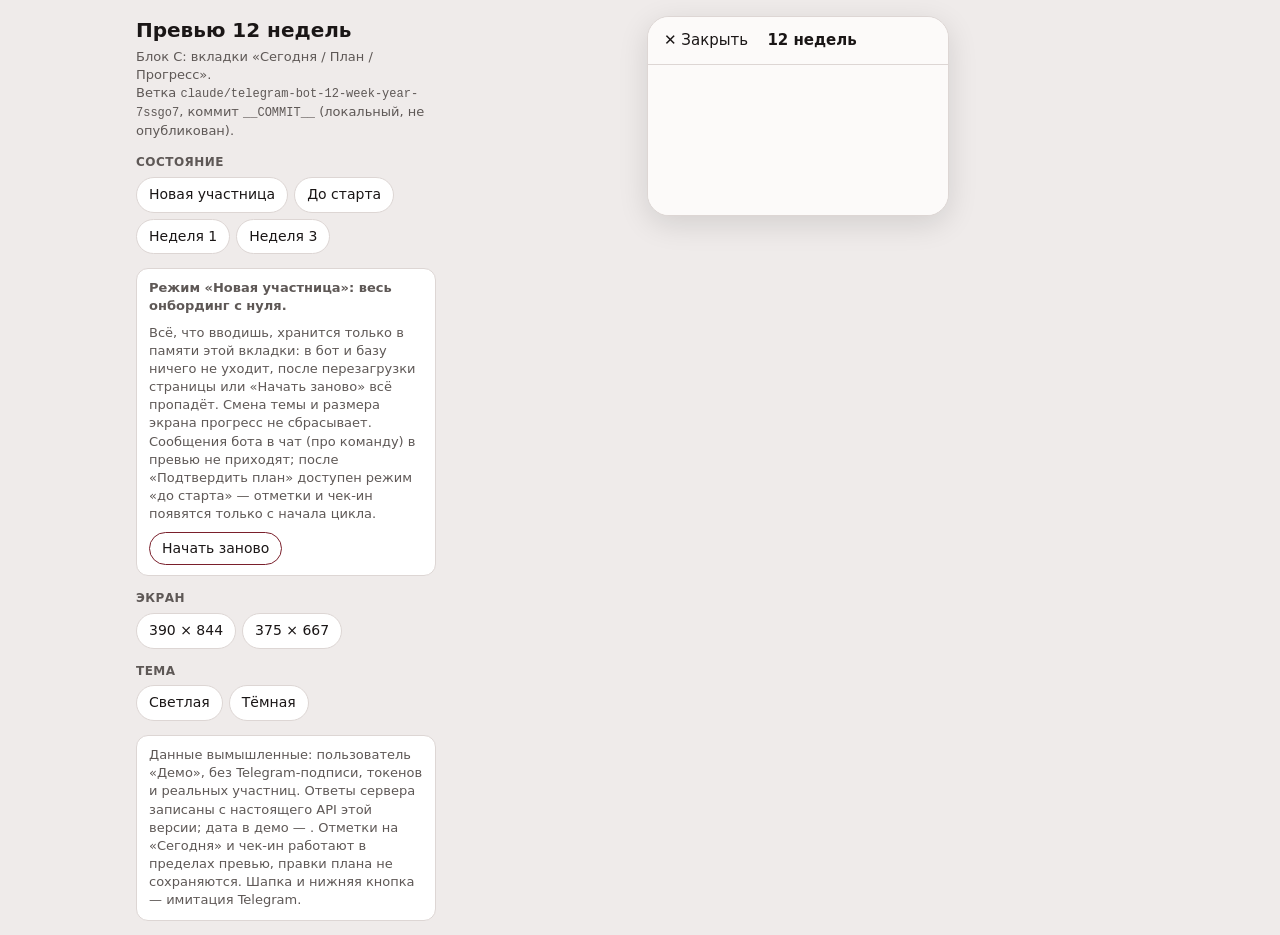
==== tools/preview/host.html @ 955e17b2 "Preview tooling (demo backend + recorder + API diff) and a short UX brief summary tools/preview buil" ====
<!doctype html>
<html lang="ru">
<head>
<meta charset="utf-8">
<meta name="viewport" content="width=device-width, initial-scale=1">
<title>Превью 12 недель</title>
<style>
:root {
  --bg: #EFEBEA; --panel: #FFFFFF; --text: #1A1616; --hint: #5E5856; --line: #DDD6D4;
  --accent: #7A1F2B; --on-accent: #FFFFFF; --tg-head: #FCFAF9; --tg-bar: #FCFAF9; --scrim: rgba(20,14,15,.45);
  color-scheme: light;
}
@media (prefers-color-scheme: dark) {
  :root:not([data-theme="light"]) {
    --bg: #0F0C0D; --panel: #1C1718; --text: #F3EEEE; --hint: #B3AAA9; --line: #3A3233;
    --accent: #8E2433; --on-accent: #FFFFFF; --tg-head: #1C1718; --tg-bar: #1C1718; --scrim: rgba(0,0,0,.6);
    color-scheme: dark;
  }
}
:root[data-theme="dark"] {
  --bg: #0F0C0D; --panel: #1C1718; --text: #F3EEEE; --hint: #B3AAA9; --line: #3A3233;
  --accent: #8E2433; --on-accent: #FFFFFF; --tg-head: #1C1718; --tg-bar: #1C1718; --scrim: rgba(0,0,0,.6);
  color-scheme: dark;
}
* { box-sizing: border-box; }
body { margin: 0; background: var(--bg); color: var(--text); font: 15px/1.4 system-ui, -apple-system, "Segoe UI", Roboto, sans-serif; }
.wrap { max-width: 1040px; margin: 0 auto; padding: 16px; display: grid; gap: 16px; grid-template-columns: 1fr; }
@media (min-width: 860px) { .wrap { grid-template-columns: 300px 1fr; align-items: start; } }
.side { display: grid; gap: 14px; }
h1 { font-size: 20px; margin: 0; }
.meta { color: var(--hint); font-size: 13px; margin: 4px 0 0; }
.meta code { font-size: 12px; overflow-wrap: anywhere; }
fieldset { border: 0; padding: 0; margin: 0; display: grid; gap: 6px; }
legend { font-size: 12px; font-weight: 600; text-transform: uppercase; letter-spacing: .04em; color: var(--hint); margin-bottom: 6px; padding: 0; }
.seg { display: flex; flex-wrap: wrap; gap: 6px; }
.seg button { border: 1px solid var(--line); background: var(--panel); color: var(--text); font: inherit; font-size: 14px; padding: 7px 12px; border-radius: 999px; cursor: pointer; }
.seg button[aria-pressed="true"] { background: var(--accent); color: var(--on-accent); border-color: var(--accent); }
.seg button:focus-visible, .tg-head button:focus-visible, .tg-main:focus-visible, .dlg button:focus-visible { outline: 2px solid var(--accent); outline-offset: 2px; }
.warn-note { border-color: var(--accent); color: var(--text); display: grid; gap: 8px; }
.warn-note button { justify-self: start; border: 1px solid var(--accent); background: var(--panel); color: var(--text); font: inherit; font-size: 14px; padding: 6px 12px; border-radius: 999px; cursor: pointer; }
.note { font-size: 13px; color: var(--hint); background: var(--panel); border: 1px solid var(--line); border-radius: 12px; padding: 10px 12px; margin: 0; }
.stage { display: flex; justify-content: center; }
.phone { width: min(var(--w), 100%); height: var(--h); display: flex; flex-direction: column; background: var(--tg-bar);
  border: 1px solid var(--line); border-radius: 22px; overflow: hidden; box-shadow: 0 8px 30px rgba(0,0,0,.12); position: relative; }
.tg-head { height: 48px; flex: none; display: flex; align-items: center; gap: 8px; padding: 0 8px; background: var(--tg-head); border-bottom: 1px solid var(--line); }
.tg-head button { border: 0; background: none; color: var(--text); font: inherit; font-size: 15px; padding: 6px 8px; border-radius: 8px; cursor: pointer; min-width: 72px; text-align: left; }
.tg-head b { flex: 1; text-align: center; font-size: 15px; }
.tg-head span { min-width: 72px; }
iframe { flex: 1; width: 100%; border: 0; display: block; background: var(--tg-bar); }
.tg-bar { flex: none; padding: 8px 12px 12px; background: var(--tg-bar); border-top: 1px solid var(--line); }
.tg-main { width: 100%; height: 48px; border: 0; border-radius: 12px; color: #fff; font: 600 16px system-ui, sans-serif; cursor: pointer; }
.tg-main[aria-disabled="true"] { cursor: not-allowed; }
.cap { text-align: center; color: var(--hint); font-size: 12px; margin-top: 8px; }
.dlg { position: absolute; inset: 0; background: var(--scrim); display: grid; place-items: center; padding: 24px; z-index: 5; }
.dlg[hidden] { display: none; }
.dlg div { background: var(--panel); color: var(--text); border-radius: 14px; padding: 18px; max-width: 300px; display: grid; gap: 14px; }
.dlg p { margin: 0; }
.dlg nav { display: flex; justify-content: flex-end; gap: 8px; }
.dlg button { border: 0; background: none; color: var(--accent); font: 600 15px system-ui, sans-serif; padding: 6px 10px; cursor: pointer; border-radius: 8px; }
:root[data-theme="dark"] .dlg button { color: #E07A89; }
@media (prefers-color-scheme: dark) { :root:not([data-theme="light"]) .dlg button { color: #E07A89; } }
</style>
</head>
<body>
<div class="wrap">
  <section class="side" aria-label="Настройки превью">
    <div>
      <h1>Превью 12 недель</h1>
      <p class="meta">Блок C: вкладки «Сегодня / План / Прогресс».<br>
        Ветка <code>claude/telegram-bot-12-week-year-7ssgo7</code>, коммит <code>__COMMIT__</code> (локальный, не опубликован).</p>
    </div>
    <fieldset><legend>Состояние</legend><div class="seg" id="modes">
      <button data-mode="new">Новая участница</button><button data-mode="before">До старта</button><button data-mode="first">Неделя 1</button><button data-mode="mid">Неделя 3</button>
    </div></fieldset>
    <div class="note warn-note" id="new-note" hidden>
      <b>Режим «Новая участница»: весь онбординг с нуля.</b> Всё, что вводишь, хранится только в памяти этой вкладки:
      в бот и базу ничего не уходит, после перезагрузки страницы или «Начать заново» всё пропадёт. Смена темы и размера
      экрана прогресс не сбрасывает. Сообщения бота в чат (про команду) в превью не приходят; после «Подтвердить план»
      доступен режим «до старта» — отметки и чек-ин появятся только с начала цикла.
      <button type="button" id="reset-new">Начать заново</button>
    </div>
    <fieldset><legend>Экран</legend><div class="seg" id="sizes">
      <button data-size="390x844">390 × 844</button><button data-size="375x667">375 × 667</button>
    </div></fieldset>
    <fieldset><legend>Тема</legend><div class="seg" id="themes">
      <button data-theme="light">Светлая</button><button data-theme="dark">Тёмная</button>
    </div></fieldset>
    <p class="note">Данные вымышленные: пользователь «Демо», без Telegram-подписи, токенов и реальных участниц. Ответы сервера записаны с настоящего API этой версии; дата в демо — <span id="demo-date"></span>. Отметки на «Сегодня» и чек-ин работают в пределах превью, правки плана не сохраняются. Шапка и нижняя кнопка — имитация Telegram.</p>
  </section>
  <section class="stage" aria-label="Mini App">
    <div>
      <div class="phone" id="phone">
        <div class="tg-head"><button id="tg-back" type="button">✕ Закрыть</button><b>12 недель</b><span></span></div>
        <iframe id="app" title="Mini App 12 недель"></iframe>
        <div class="tg-bar" id="tg-bar" hidden><button class="tg-main" id="tg-main" type="button"></button></div>
        <div class="dlg" id="dlg" hidden role="dialog" aria-modal="true"><div><p id="dlg-text"></p><nav><button id="dlg-no" type="button">Отмена</button><button id="dlg-ok" type="button">OK</button></nav></div></div>
      </div>
      <p class="cap" id="cap"></p>
    </div>
  </section>
</div>
<script>__BACKEND__</script>
<script>
const DATA = __DATA__;
const $ = (s) => document.querySelector(s);
const MODE_NAMES = { new: 'Новая участница', before: 'До старта', first: 'Неделя 1', mid: 'Неделя 3' };
const freshBackend = () => { window.__demoNew = new DemoBackend({ today: DATA.today, cohortStart: DATA.cohort }); };
freshBackend();
const store = { get(k, d) { try { return localStorage.getItem('pv12.' + k) || d; } catch (_) { return d; } },
                set(k, v) { try { localStorage.setItem('pv12.' + k, v); } catch (_) {} } };
const sysDark = window.matchMedia && matchMedia('(prefers-color-scheme: dark)').matches;
const cfg = { mode: store.get('mode', 'mid'), size: store.get('size', '390x844'), theme: store.get('theme', sysDark ? 'dark' : 'light') };
$('#demo-date').textContent = new Date(DATA.today + 'T12:00').toLocaleDateString('ru-RU', { day: 'numeric', month: 'long', year: "numeric", weekday: "long" }).replace(/ г\.$/, "");
let backVisible = false, dlgCb = null;
window.__tgHost = {
  main(s) {
    const bar = $('#tg-bar'), b = $('#tg-main');
    bar.hidden = !s.visible;
    b.textContent = s.progress ? '…' : s.text;
    b.style.background = s.color || (cfg.theme === 'dark' ? '#8E2433' : '#7A1F2B');
    b.setAttribute('aria-disabled', String(!s.active));
  },
  back(v) { backVisible = v; $('#tg-back').textContent = v ? '‹ Назад' : '✕ Закрыть'; },
  alert(m, cb) { openDlg(m, false, cb ? () => cb() : null); },
  confirm(m, cb) { openDlg(m, true, cb); },
};
function openDlg(text, confirm, cb) {
  dlgCb = cb; $('#dlg-text').textContent = text; $('#dlg-no').hidden = !confirm; $('#dlg').hidden = false; $('#dlg-ok').focus();
}
function closeDlg(ok) { $('#dlg').hidden = true; const cb = dlgCb; dlgCb = null; if (cb) cb(ok); }
$('#dlg-ok').onclick = () => closeDlg(true);
$('#dlg-no').onclick = () => closeDlg(false);
$('#tg-main').onclick = () => { const w = $('#app').contentWindow; if (w && w.__demoMain) w.__demoMain(); };
$('#tg-back').onclick = () => {
  if (backVisible) { const w = $('#app').contentWindow; if (w && w.__demoBack) w.__demoBack(); }
  else window.__tgHost.alert('В Telegram здесь Mini App закроется.');
};
function load() {
  document.documentElement.dataset.theme = cfg.theme;
  const [w, h] = cfg.size.split('x').map(Number);
  const phone = $('#phone');
  // высота окна Telegram = экран минус его шапка и нижняя кнопка; сама вебвью — iframe между ними
  phone.style.setProperty('--w', w + 'px'); phone.style.setProperty('--h', h + 'px');
  $('#cap').textContent = MODE_NAMES[cfg.mode] + ' · ' + w + ' × ' + h + ' · ' + (cfg.theme === 'dark' ? 'тёмная' : 'светлая') + ' · коммит ' + DATA.commit;
  for (const [id, k] of [['#modes', 'mode'], ['#sizes', 'size'], ['#themes', 'theme']])
    document.querySelectorAll(id + ' button').forEach(b => b.setAttribute('aria-pressed', String(b.dataset[k] === cfg[k])));
  window.__demoCfg = { mode: cfg.mode, theme: cfg.theme, fixtures: DATA.modes[cfg.mode] || {}, advice: DATA.advice };
  $('#new-note').hidden = cfg.mode !== 'new';
  window.__tgHost.main({ visible: false }); window.__tgHost.back(false); $('#dlg').hidden = true;
  $('#app').srcdoc = DATA.inner;
}
for (const [id, k] of [['#modes', 'mode'], ['#sizes', 'size'], ['#themes', 'theme']])
  $(id).addEventListener('click', (e) => { const b = e.target.closest('button'); if (!b) return; cfg[k] = b.dataset[k]; store.set(k, cfg[k]); load(); });
$('#reset-new').addEventListener('click', () => { freshBackend(); load(); });
load();
</script>
</body>
</html>
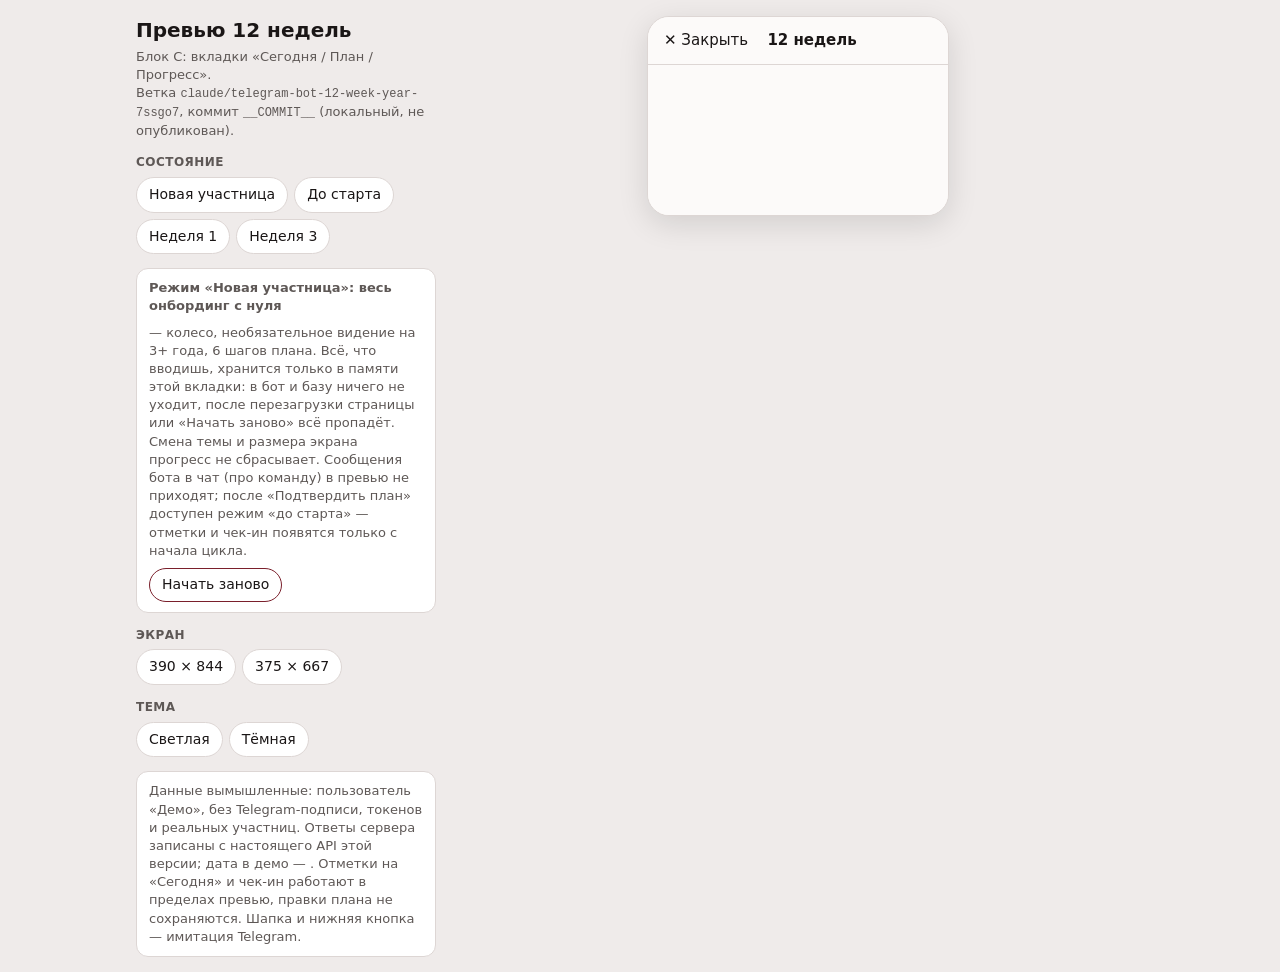
==== commit 5c857496: "Preview: mention the optional vision step in the new-user note Co-Authored-By: Claude Opus 5.5 <nore" ====
--- a/tools/preview/host.html
+++ b/tools/preview/host.html
@@ -73,7 +73,7 @@
       <button data-mode="new">Новая участница</button><button data-mode="before">До старта</button><button data-mode="first">Неделя 1</button><button data-mode="mid">Неделя 3</button>
     </div></fieldset>
     <div class="note warn-note" id="new-note" hidden>
-      <b>Режим «Новая участница»: весь онбординг с нуля.</b> Всё, что вводишь, хранится только в памяти этой вкладки:
+      <b>Режим «Новая участница»: весь онбординг с нуля</b> — колесо, необязательное видение на 3+ года, 6 шагов плана. Всё, что вводишь, хранится только в памяти этой вкладки:
       в бот и базу ничего не уходит, после перезагрузки страницы или «Начать заново» всё пропадёт. Смена темы и размера
       экрана прогресс не сбрасывает. Сообщения бота в чат (про команду) в превью не приходят; после «Подтвердить план»
       доступен режим «до старта» — отметки и чек-ин появятся только с начала цикла.
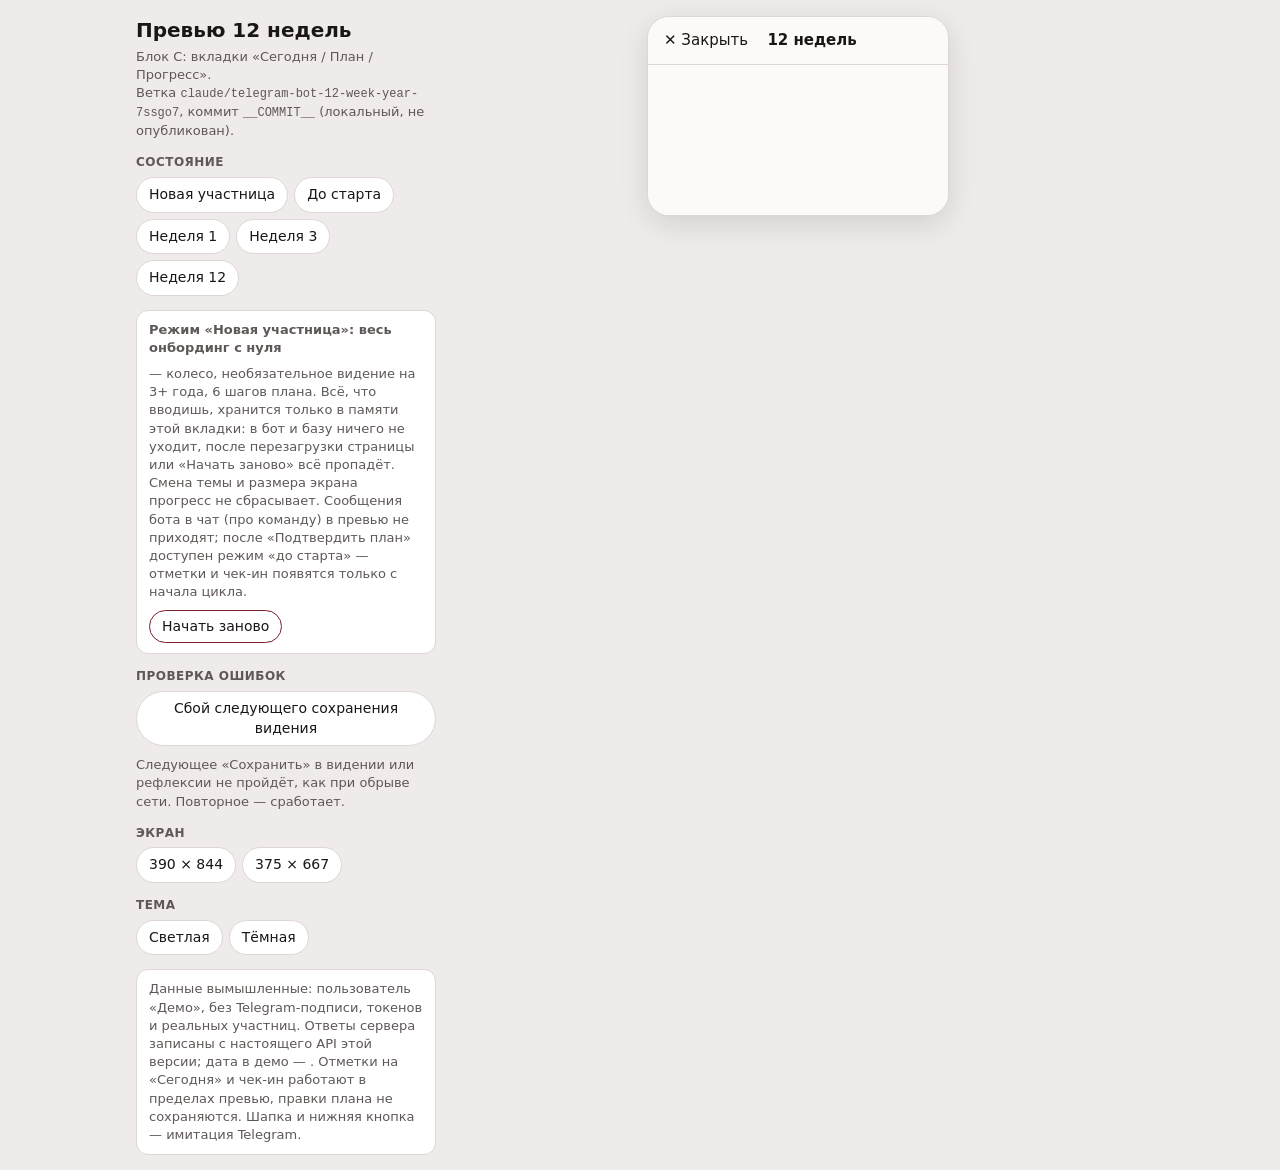
==== commit f79ec7b9: "Vision: "дальше выберем 3 вещи" only in onboarding; preview gets week 12 and a save-failure switch -" ====
--- a/tools/preview/host.html
+++ b/tools/preview/host.html
@@ -38,6 +38,9 @@
 .seg button:focus-visible, .tg-head button:focus-visible, .tg-main:focus-visible, .dlg button:focus-visible { outline: 2px solid var(--accent); outline-offset: 2px; }
 .warn-note { border-color: var(--accent); color: var(--text); display: grid; gap: 8px; }
 .warn-note button { justify-self: start; border: 1px solid var(--accent); background: var(--panel); color: var(--text); font: inherit; font-size: 14px; padding: 6px 12px; border-radius: 999px; cursor: pointer; }
+.toggle { justify-self: start; border: 1px solid var(--line); background: var(--panel); color: var(--text); font: inherit; font-size: 14px; padding: 7px 12px; border-radius: 999px; cursor: pointer; }
+.toggle[aria-pressed="true"] { border-color: var(--accent); box-shadow: inset 0 0 0 1px var(--accent); }
+.toggle[aria-pressed="true"]::before { content: "● "; color: var(--accent); }
 .note { font-size: 13px; color: var(--hint); background: var(--panel); border: 1px solid var(--line); border-radius: 12px; padding: 10px 12px; margin: 0; }
 .stage { display: flex; justify-content: center; }
 .phone { width: min(var(--w), 100%); height: var(--h); display: flex; flex-direction: column; background: var(--tg-bar);
@@ -70,7 +73,7 @@
         Ветка <code>claude/telegram-bot-12-week-year-7ssgo7</code>, коммит <code>__COMMIT__</code> (локальный, не опубликован).</p>
     </div>
     <fieldset><legend>Состояние</legend><div class="seg" id="modes">
-      <button data-mode="new">Новая участница</button><button data-mode="before">До старта</button><button data-mode="first">Неделя 1</button><button data-mode="mid">Неделя 3</button>
+      <button data-mode="new">Новая участница</button><button data-mode="before">До старта</button><button data-mode="first">Неделя 1</button><button data-mode="mid">Неделя 3</button><button data-mode="w12">Неделя 12</button>
     </div></fieldset>
     <div class="note warn-note" id="new-note" hidden>
       <b>Режим «Новая участница»: весь онбординг с нуля</b> — колесо, необязательное видение на 3+ года, 6 шагов плана. Всё, что вводишь, хранится только в памяти этой вкладки:
@@ -79,6 +82,10 @@
       доступен режим «до старта» — отметки и чек-ин появятся только с начала цикла.
       <button type="button" id="reset-new">Начать заново</button>
     </div>
+    <fieldset><legend>Проверка ошибок</legend>
+      <button type="button" class="toggle" id="fail-vision" aria-pressed="false">Сбой следующего сохранения видения</button>
+      <p class="meta" id="fail-vision-note">Следующее «Сохранить» в видении или рефлексии не пройдёт, как при обрыве сети. Повторное — сработает.</p>
+    </fieldset>
     <fieldset><legend>Экран</legend><div class="seg" id="sizes">
       <button data-size="390x844">390 × 844</button><button data-size="375x667">375 × 667</button>
     </div></fieldset>
@@ -103,7 +110,16 @@
 <script>
 const DATA = __DATA__;
 const $ = (s) => document.querySelector(s);
-const MODE_NAMES = { new: 'Новая участница', before: 'До старта', first: 'Неделя 1', mid: 'Неделя 3' };
+const MODE_NAMES = { new: 'Новая участница', before: 'До старта', first: 'Неделя 1', mid: 'Неделя 3', w12: 'Неделя 12' };
+let failVision = false;
+function setFailVision(on, consumed) {
+  failVision = on;
+  $('#fail-vision').setAttribute('aria-pressed', String(on));
+  $('#fail-vision-note').textContent = on
+    ? 'Включено: следующее «Сохранить» в видении или рефлексии не пройдёт, как при обрыве сети. Повторное — сработает.'
+    : consumed ? 'Сбой сымитирован. Текст должен остаться на экране — нажми «Сохранить» ещё раз.'
+    : 'Следующее «Сохранить» в видении или рефлексии не пройдёт, как при обрыве сети. Повторное — сработает.';
+}
 const freshBackend = () => { window.__demoNew = new DemoBackend({ today: DATA.today, cohortStart: DATA.cohort }); };
 freshBackend();
 const store = { get(k, d) { try { return localStorage.getItem('pv12.' + k) || d; } catch (_) { return d; } },
@@ -120,6 +136,7 @@
     b.style.background = s.color || (cfg.theme === 'dark' ? '#8E2433' : '#7A1F2B');
     b.setAttribute('aria-disabled', String(!s.active));
   },
+  consumeVisionFailure() { if (!failVision) return false; setFailVision(false, true); return true; },
   back(v) { backVisible = v; $('#tg-back').textContent = v ? '‹ Назад' : '✕ Закрыть'; },
   alert(m, cb) { openDlg(m, false, cb ? () => cb() : null); },
   confirm(m, cb) { openDlg(m, true, cb); },
@@ -152,6 +169,7 @@
 for (const [id, k] of [['#modes', 'mode'], ['#sizes', 'size'], ['#themes', 'theme']])
   $(id).addEventListener('click', (e) => { const b = e.target.closest('button'); if (!b) return; cfg[k] = b.dataset[k]; store.set(k, cfg[k]); load(); });
 $('#reset-new').addEventListener('click', () => { freshBackend(); load(); });
+$('#fail-vision').addEventListener('click', () => setFailVision(!failVision, false));
 load();
 </script>
 </body>
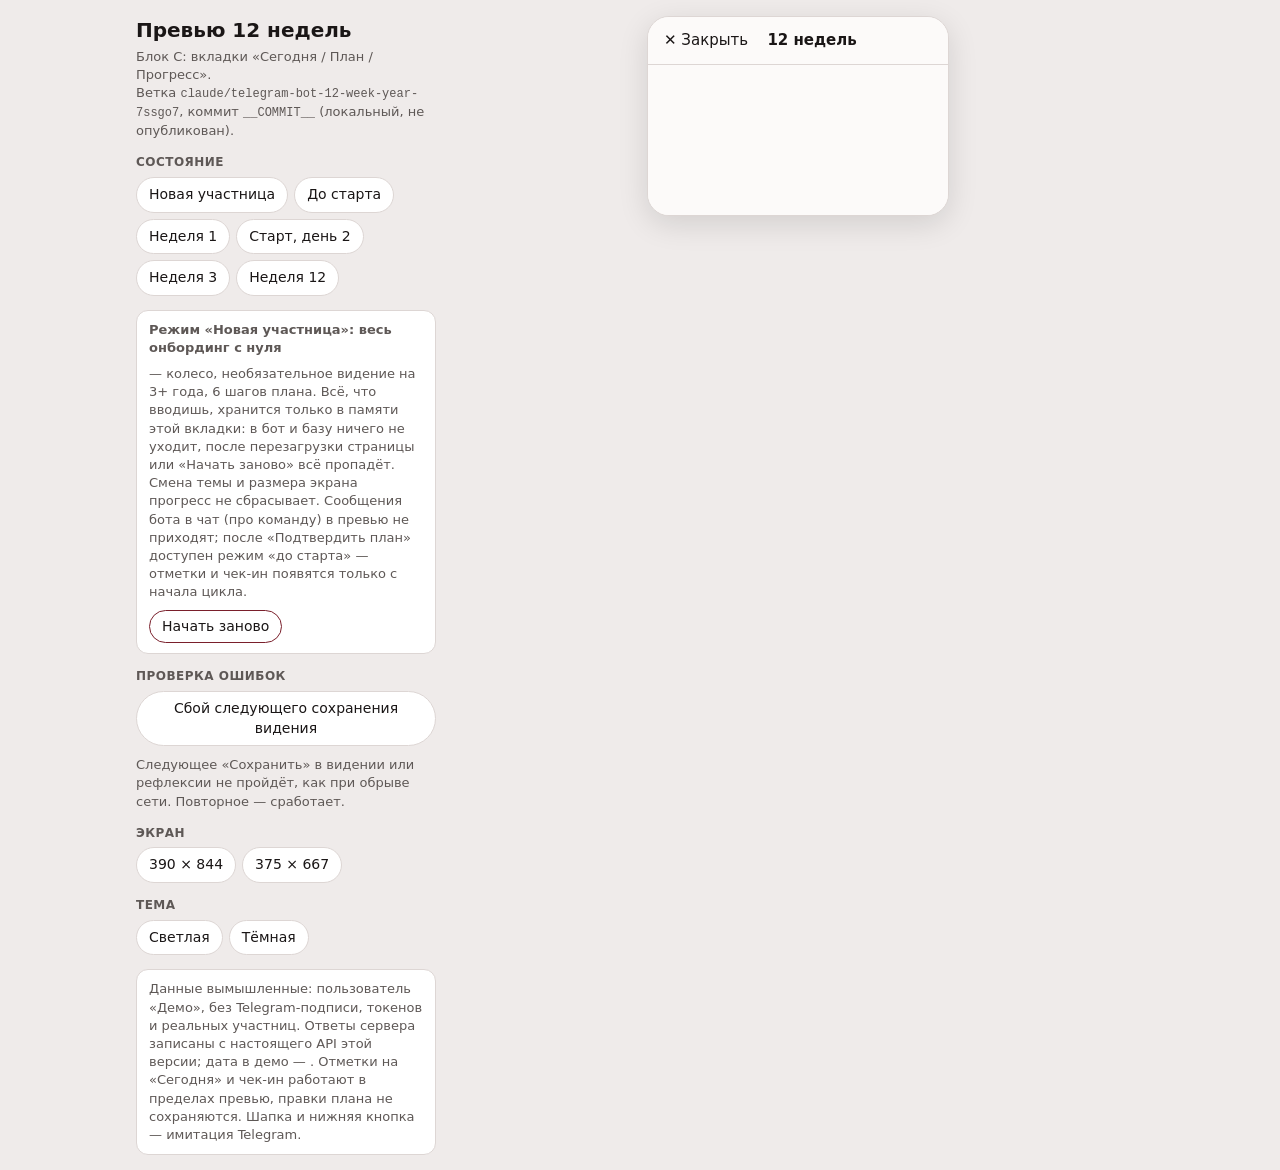
==== commit c1dd4a49: "Plan stays editable before the start and on the first 3 calendar days of the cycle Goals, "зачем", a" ====
--- a/tools/preview/host.html
+++ b/tools/preview/host.html
@@ -73,7 +73,7 @@
         Ветка <code>claude/telegram-bot-12-week-year-7ssgo7</code>, коммит <code>__COMMIT__</code> (локальный, не опубликован).</p>
     </div>
     <fieldset><legend>Состояние</legend><div class="seg" id="modes">
-      <button data-mode="new">Новая участница</button><button data-mode="before">До старта</button><button data-mode="first">Неделя 1</button><button data-mode="mid">Неделя 3</button><button data-mode="w12">Неделя 12</button>
+      <button data-mode="new">Новая участница</button><button data-mode="before">До старта</button><button data-mode="first">Неделя 1</button><button data-mode="day2">Старт, день 2</button><button data-mode="mid">Неделя 3</button><button data-mode="w12">Неделя 12</button>
     </div></fieldset>
     <div class="note warn-note" id="new-note" hidden>
       <b>Режим «Новая участница»: весь онбординг с нуля</b> — колесо, необязательное видение на 3+ года, 6 шагов плана. Всё, что вводишь, хранится только в памяти этой вкладки:
@@ -110,7 +110,7 @@
 <script>
 const DATA = __DATA__;
 const $ = (s) => document.querySelector(s);
-const MODE_NAMES = { new: 'Новая участница', before: 'До старта', first: 'Неделя 1', mid: 'Неделя 3', w12: 'Неделя 12' };
+const MODE_NAMES = { new: 'Новая участница', before: 'До старта', first: 'Неделя 1', mid: 'Неделя 3', w12: 'Неделя 12', day2: 'Старт, день 2 (06.10)' };
 let failVision = false;
 function setFailVision(on, consumed) {
   failVision = on;
